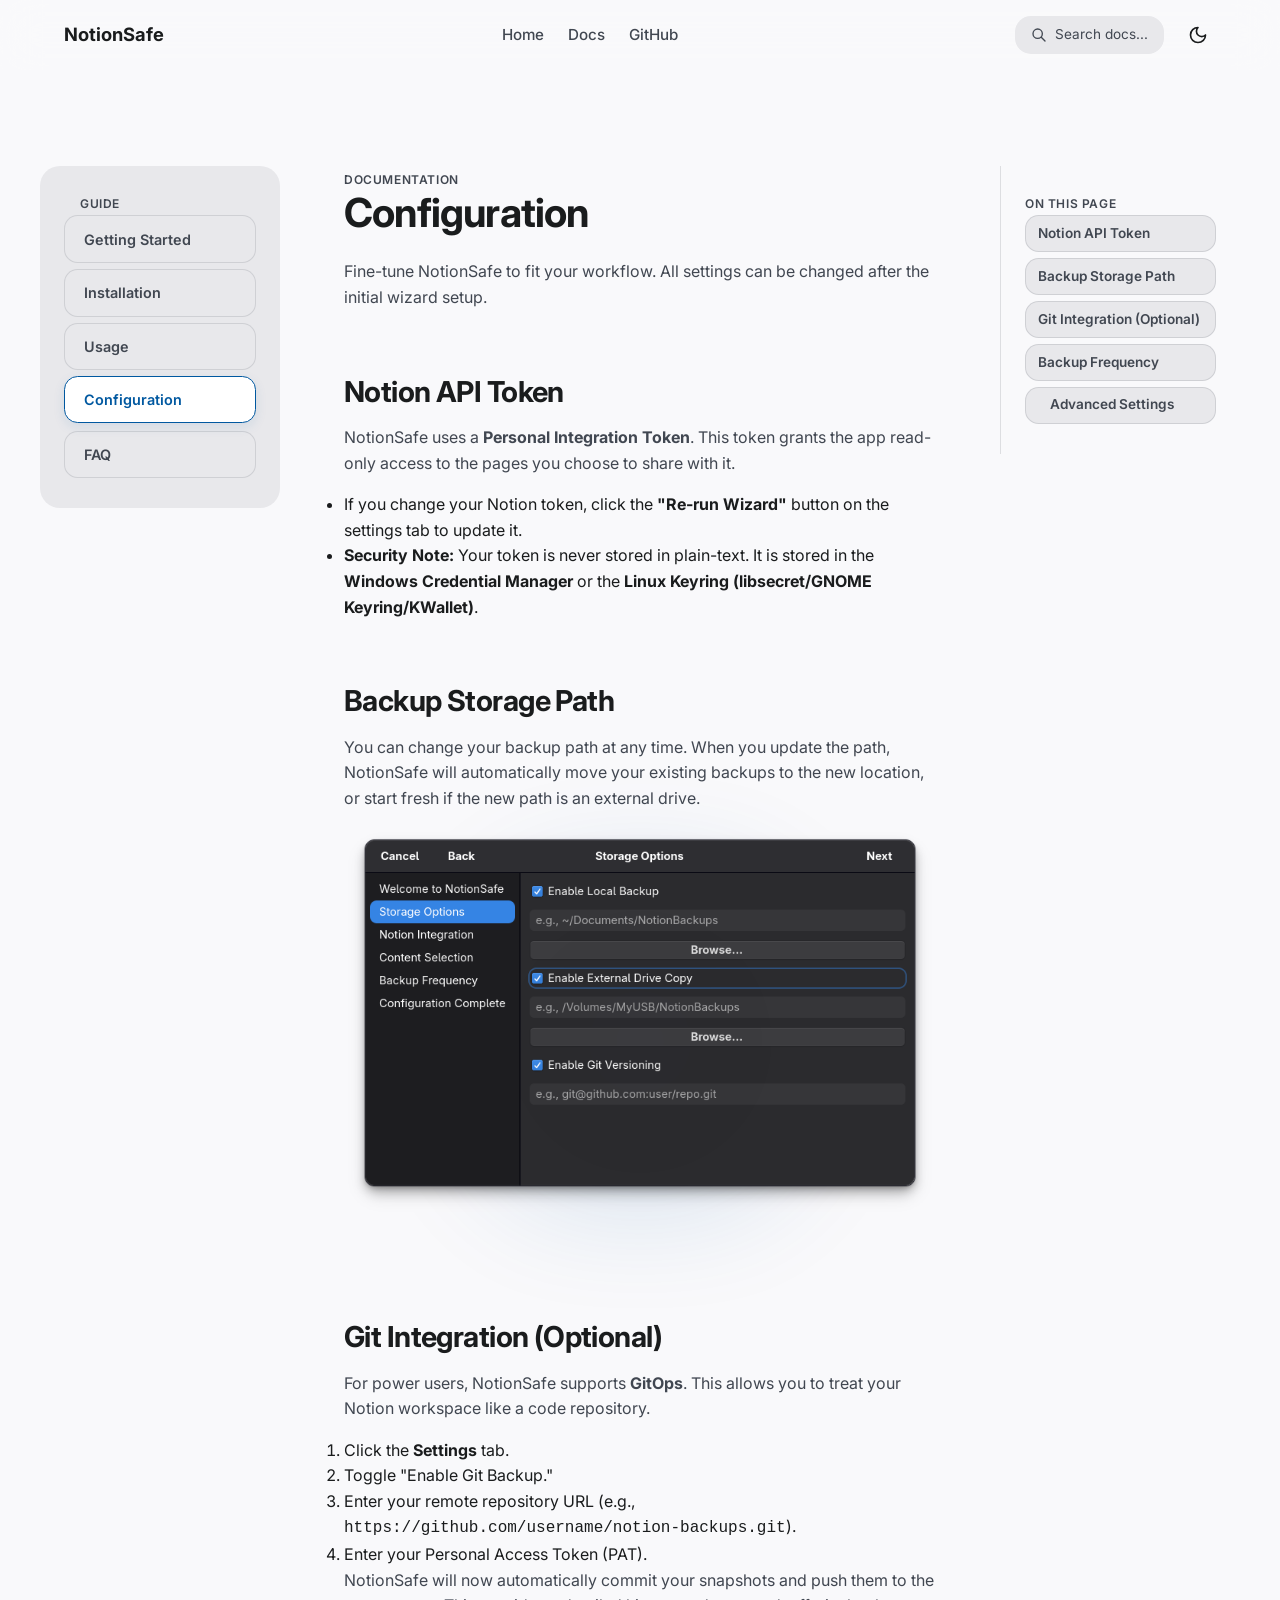
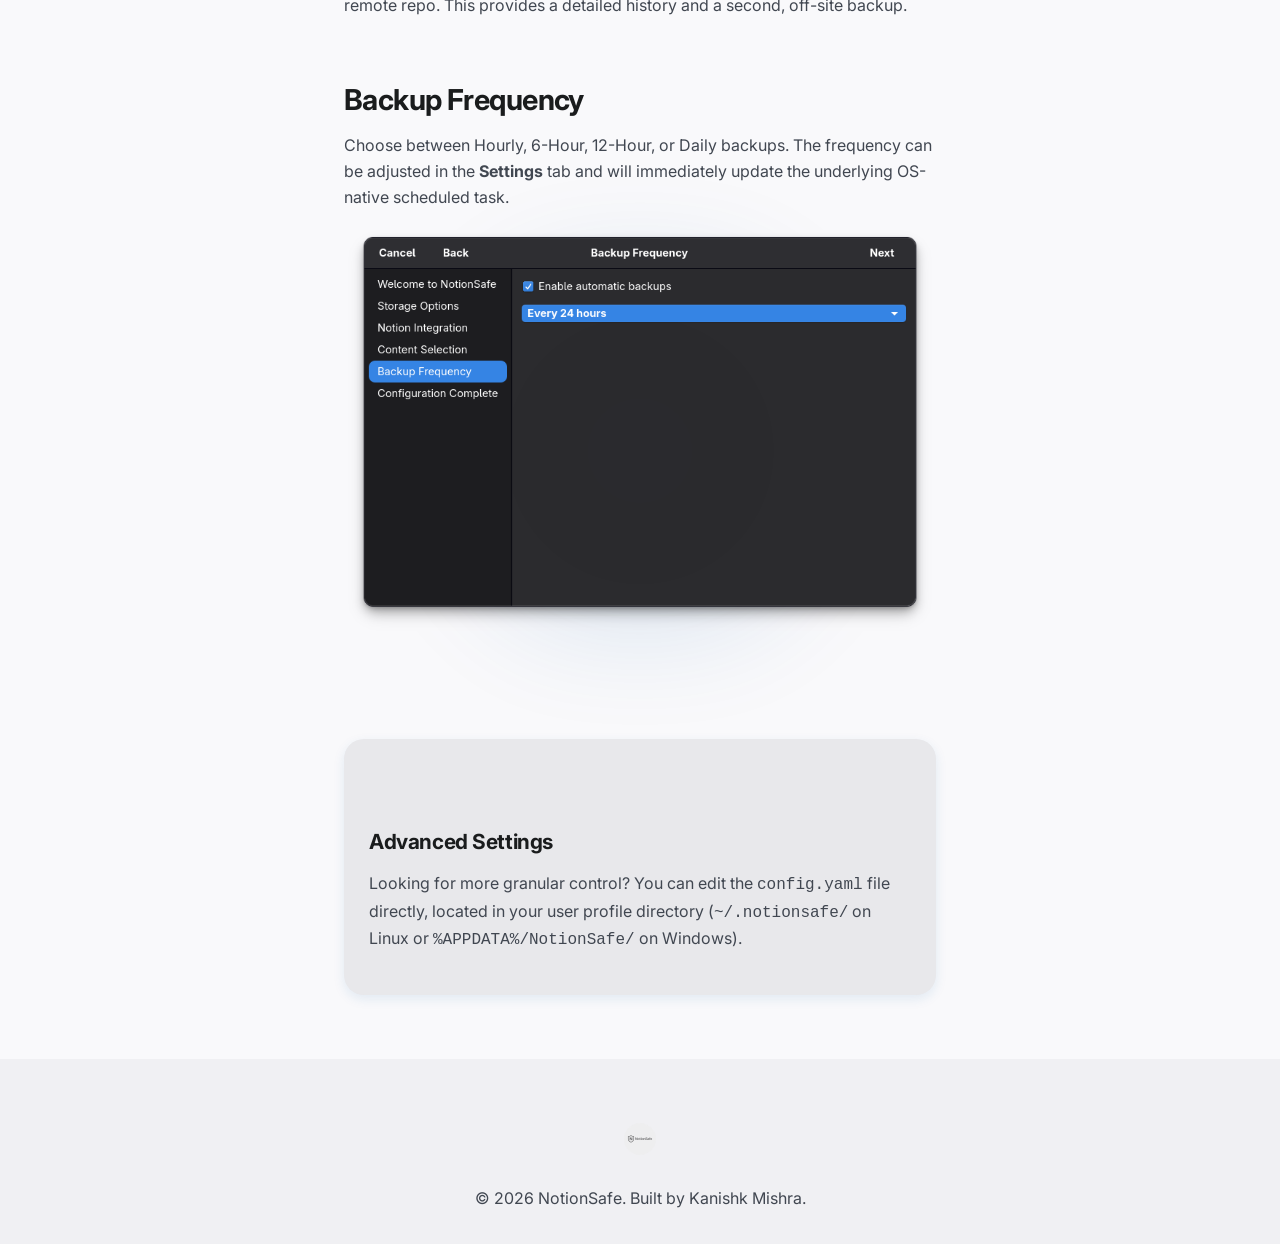
==== site/docs/configuration.html @ 3ec5c964 "Added a site/ for Landing page" ====
<!DOCTYPE html>
<html lang="en">
<head>
    <meta charset="UTF-8">
    <meta name="viewport" content="width=device-width, initial-scale=1.0">
    <title>Configuration | NotionSafe Docs</title>
    <link rel="icon" type="image/png" href="../assets/logo_round.png" class="favicon">
    <script>
      (function() {
        const theme = localStorage.getItem('theme') || 'light';
        if (theme === 'dark') {
          document.documentElement.classList.add('dark-theme');
        }
      })();
    </script>
    <link rel="stylesheet" href="../css/style.css">
    <link rel="preconnect" href="https://fonts.googleapis.com">
    <link rel="preconnect" href="https://fonts.gstatic.com" crossorigin>
    <link href="https://fonts.googleapis.com/css2?family=Inter:wght@400;500;600;700&family=JetBrains+Mono&display=swap" rel="stylesheet">
</head>
<body>
    <header>
        <div class="container">
            <nav>
                <a href="../index.html" class="logo">
                    <span>NotionSafe</span>
                </a>
                <ul class="nav-links">
                    <li><a href="../index.html">Home</a></li>
                    <li><a href="getting-started.html">Docs</a></li>
                    <li><a href="https://github.com/kanishkmishra/notionsafe">GitHub</a></li>
                </ul>
                <div style="display: flex; align-items: center; gap: var(--space-3);">
                    <div id="search-btn" class="search-trigger">
                        <svg fill="none" stroke="currentColor" viewBox="0 0 24 24" xmlns="http://www.w3.org/2000/svg"><path stroke-linecap="round" stroke-linejoin="round" stroke-width="2" d="M21 21l-6-6m2-5a7 7 0 11-14 0 7 7 0 0114 0z"></path></svg>
                        <span>Search docs...</span>
                    </div>
                    <button id="theme-toggle" class="theme-toggle" aria-label="Toggle Theme">
                        <!-- Icon will be inserted by JS -->
                    </button>
                </div>
            </nav>
        </div>
    </header>

    <div id="search-modal" class="search-modal">
        <div class="search-modal-content">
            <div class="search-modal-header">
                <svg class="search-icon" style="position: static; transform: none; width: 20px; height: 20px;" fill="none" stroke="currentColor" viewBox="0 0 24 24" xmlns="http://www.w3.org/2000/svg"><path stroke-linecap="round" stroke-linejoin="round" stroke-width="2" d="M21 21l-6-6m2-5a7 7 0 11-14 0 7 7 0 0114 0z"></path></svg>
                <input type="text" id="global-search" class="search-modal-input" placeholder="Search NotionSafe documentation...">
            </div>
            <div id="global-search-results" class="search-modal-results"></div>
        </div>
    </div>

    <main class="container" style="padding: var(--space-8) 0;">
        <div class="docs-container">
            <aside class="docs-sidebar">
                <span class="label-md" style="padding-left: var(--space-3);">Guide</span>
                <ul>
                    <li><a href="getting-started.html">Getting Started</a></li>
                    <li><a href="installation.html">Installation</a></li>
                    <li><a href="usage.html">Usage</a></li>
                    <li><a href="configuration.html" class="active">Configuration</a></li>
                    <li><a href="faq.html">FAQ</a></li>
                </ul>
            </aside>

            <article class="docs-content">
                <span class="label-md">Documentation</span>
                <h1>Configuration</h1>
                <p>Fine-tune NotionSafe to fit your workflow. All settings can be changed after the initial wizard setup.</p>

                <h2>Notion API Token</h2>
                <p>NotionSafe uses a <b>Personal Integration Token</b>. This token grants the app read-only access to the pages you choose to share with it.</p>
                <ul>
                    <li>If you change your Notion token, click the <b>"Re-run Wizard"</b> button on the settings tab to update it.</li>
                    <li><b>Security Note:</b> Your token is never stored in plain-text. It is stored in the <b>Windows Credential Manager</b> or the <b>Linux Keyring (libsecret/GNOME Keyring/KWallet)</b>.</li>
                </ul>

                <h2>Backup Storage Path</h2>
                <p>You can change your backup path at any time. When you update the path, NotionSafe will automatically move your existing backups to the new location, or start fresh if the new path is an external drive.</p>
                <div class="halo-effect">
                    <img src="../assets/linux_config_wizard_storage_options.png" alt="Storage Settings" style="width: 100%; border-radius: 1rem; margin-bottom: var(--space-5);">
                </div>

                <h2>Git Integration (Optional)</h2>
                <p>For power users, NotionSafe supports <b>GitOps</b>. This allows you to treat your Notion workspace like a code repository.</p>
                <ol>
                    <li>Click the <b>Settings</b> tab.</li>
                    <li>Toggle "Enable Git Backup."</li>
                    <li>Enter your remote repository URL (e.g., <code>https://github.com/username/notion-backups.git</code>).</li>
                    <li>Enter your Personal Access Token (PAT).</li>
                </ol>
                <p>NotionSafe will now automatically commit your snapshots and push them to the remote repo. This provides a detailed history and a second, off-site backup.</p>

                <h2>Backup Frequency</h2>
                <p>Choose between Hourly, 6-Hour, 12-Hour, or Daily backups. The frequency can be adjusted in the <b>Settings</b> tab and will immediately update the underlying OS-native scheduled task.</p>
                <div class="halo-effect">
                    <img src="../assets/linux_config_wizard_backup_frequency.png" alt="Frequency Settings" style="width: 100%; border-radius: 1rem; margin-bottom: var(--space-5);">
                </div>

                <div class="card" style="margin-top: var(--space-8);">
                    <h3>Advanced Settings</h3>
                    <p>Looking for more granular control? You can edit the <code>config.yaml</code> file directly, located in your user profile directory (<code>~/.notionsafe/</code> on Linux or <code>%APPDATA%/NotionSafe/</code> on Windows).</p>
                </div>
            </article>

            <aside class="docs-nav">
                <span class="label-md">On this page</span>
                <ul id="on-this-page">
                    <!-- Dynamically populated -->
                </ul>
            </aside>
        </div>
    </main>

    <footer>
        <div class="container">
            <div style="margin-bottom: var(--space-4);">
                <img src="../assets/logo.png" alt="NotionSafe Logo" style="height: 32px; opacity: 0.6; filter: grayscale(1);">
            </div>
            <p>&copy; 2026 NotionSafe. Built by Kanishk Mishra.</p>
        </div>
    </footer>

    <script src="../js/main.js"></script>
</body>
</html>
---- site/css/style.css ----
/* 
  NotionSafe: The Digital Vault Design System
  Core Philosophy: Architectural, Secure, and Quiet.
*/

:root {
  /* Light Mode Palette */
  --surface: #f9f9fb;
  --surface-container-low: #f0f0f3;
  --surface-container-lowest: #ffffff;
  --surface-container-high: #e8e8eb;
  --surface-container-highest: #e0e0e4;
  --surface-bright: #ffffff;
  --on-surface: #1a1c1d;
  --on-surface-variant: #414751;
  --primary: #0058a0;
  --primary-container: #004178;
  --on-primary: #ffffff;
  --outline-variant: rgba(65, 71, 81, 0.15);
  --shadow-tint: rgba(20, 96, 168, 0.1);
  
  /* Spacing Scale */
  --space-1: 0.25rem;
  --space-2: 0.5rem;
  --space-3: 1rem;
  --space-4: 1.5rem;
  --space-5: 2rem;
  --space-8: 4rem;
  
  /* Transitions */
  --transition-fast: 0.2s cubic-bezier(0.4, 0, 0.2, 1);
  --transition-slow: 0.4s cubic-bezier(0.4, 0, 0.2, 1);
}

.dark-theme {
  /* Dark Mode Palette - Obsidian & Slate */
  --surface: #0e1011;
  --surface-container-low: #161819;
  --surface-container-lowest: #1d1f21;
  --surface-container-high: #252729;
  --surface-container-highest: #2f3132;
  --surface-bright: #36393b;
  --on-surface: #e2e2e6;
  --on-surface-variant: #a1a3ab;
  --primary: #7eb6ff;
  --primary-container: #004178;
  --on-primary: #00325b;
  --outline-variant: rgba(196, 198, 207, 0.15);
  --shadow-tint: rgba(0, 0, 0, 0.4);
}

/* Reset & Base */
*, *::before, *::after {
  box-sizing: border-box;
  margin: 0;
  padding: 0;
}

html {
  font-family: 'Inter', -apple-system, BlinkMacSystemFont, "Segoe UI", Roboto, Helvetica, Arial, sans-serif;
  scroll-behavior: smooth;
  -webkit-font-smoothing: antialiased;
  -moz-osx-font-smoothing: grayscale;
  font-size: 16px;
}

/* Prevent flash by applying theme background immediately */
html.dark-theme {
  background-color: #0e1011;
}

body {
  background-color: var(--surface);
  color: var(--on-surface);
  line-height: 1.6;
  transition: background-color var(--transition-slow), color var(--transition-slow);
  font-size: 1rem;
}

a {
  color: var(--primary);
  text-decoration: none;
  transition: color var(--transition-fast);
}

a:hover {
  text-decoration: none;
}

/* Typography */
h1, h2, h3, h4 {
  color: var(--on-surface);
  letter-spacing: -0.02em;
  font-weight: 700;
  scroll-margin-top: 100px;
}

h1 { font-size: 2.5rem; line-height: 1.1; margin-bottom: var(--space-4); }
h2 { font-size: 1.8rem; line-height: 1.2; margin-bottom: var(--space-3); }
h3 { font-size: 1.3rem; line-height: 1.3; }

p {
  color: var(--on-surface-variant);
  font-size: 1rem;
  margin-bottom: var(--space-3);
}

.label-md {
  font-size: 0.75rem;
  font-weight: 600;
  text-transform: uppercase;
  letter-spacing: 0.05em;
  color: var(--on-surface-variant);
  margin-bottom: var(--space-2);
}

/* Layout Elements */
.container {
  max-width: 1200px;
  margin: 0 auto;
  padding: 0 var(--space-4);
}

section {
  padding: var(--space-8) 0;
}

.section-alt {
  background-color: var(--surface-container-low);
}

body:not(.dark-theme) .section-alt {
    background-color: var(--surface-container-high);
}

/* Header & Nav */
header {
  position: sticky;
  top: 0;
  z-index: 100;
  background-color: rgba(249, 249, 251, 0.85);
  backdrop-filter: blur(20px);
  -webkit-backdrop-filter: blur(20px);
  padding: var(--space-3) 0;
}

.dark-theme header {
  background-color: rgba(14, 16, 17, 0.85);
}

nav {
  display: flex;
  justify-content: space-between;
  align-items: center;
}

.logo {
  display: flex;
  align-items: center;
  gap: var(--space-2);
  font-weight: 700;
  font-size: 1.15rem;
  text-decoration: none;
  color: var(--on-surface);
}

.logo img, .favicon, img[src*="logo.png"], img[src*="logo_round.png"] {
  border-radius: 50%;
}

#footer-logo, footer img {
    border-radius: 50%;
}

.nav-links {
  display: flex;
  gap: var(--space-4);
  list-style: none !important;
  margin: 0 !important;
  padding: 0 !important;
}

.nav-links li {
    list-style: none !important;
}

.nav-links a {
  text-decoration: none;
  color: var(--on-surface-variant);
  font-weight: 500;
  font-size: 0.95rem;
  transition: color var(--transition-fast);
}

.nav-links a:hover {
  color: var(--primary);
}

/* Theme Toggle Fix */
.theme-toggle {
  background: none;
  border: none;
  cursor: pointer;
  color: var(--on-surface);
  display: flex;
  align-items: center;
  justify-content: center;
  padding: var(--space-2);
  border-radius: 50%;
  transition: background-color var(--transition-fast);
  width: 36px;
  height: 36px;
  flex-shrink: 0;
}

.theme-toggle svg {
  width: 20px;
  height: 20px;
  stroke-width: 2;
  display: block;
}

.theme-toggle:hover {
  background-color: var(--surface-container-high);
}

/* Search Modal / Trigger */
.search-trigger {
    display: flex;
    align-items: center;
    gap: var(--space-2);
    padding: 0.5rem 1rem;
    background-color: var(--surface-container-high);
    border-radius: 1rem;
    color: var(--on-surface-variant);
    cursor: pointer;
    font-size: 0.85rem;
    transition: all var(--transition-fast);
}

.dark-theme .search-trigger {
    background-color: var(--surface-container-highest);
}

.search-trigger:hover {
    background-color: var(--surface-container-highest);
    color: var(--on-surface);
}

.search-trigger svg {
    width: 16px;
    height: 16px;
}

.search-modal {
    position: fixed;
    top: 0;
    left: 0;
    right: 0;
    bottom: 0;
    background-color: rgba(0, 0, 0, 0.5);
    backdrop-filter: blur(8px);
    z-index: 1000;
    display: none;
    align-items: flex-start;
    justify-content: center;
    padding-top: 10vh;
}

.search-modal-content {
    width: 90%;
    max-width: 600px;
    background-color: var(--surface-container-lowest);
    border-radius: 1.5rem;
    box-shadow: 0 20px 60px rgba(0,0,0,0.3);
    overflow: hidden;
    position: relative;
    border: 1px solid var(--outline-variant);
}

.search-modal-header {
    padding: var(--space-4);
    border-bottom: 1px solid var(--outline-variant);
    display: flex;
    align-items: center;
    gap: var(--space-3);
}

.search-modal-input {
    flex: 1;
    border: none;
    background: none;
    font-size: 1.1rem;
    color: var(--on-surface);
    outline: none;
}

.search-modal-results {
    max-height: 60vh;
    overflow-y: auto;
    padding: var(--space-2);
}

/* Buttons */
.btn {
  display: inline-flex;
  align-items: center;
  justify-content: center;
  padding: 0.6rem 1.25rem;
  border-radius: 1.5rem;
  font-weight: 600;
  font-size: 0.9rem;
  text-decoration: none;
  transition: all var(--transition-fast);
  cursor: pointer;
  border: none;
}

.btn-primary {
  background: linear-gradient(135deg, var(--primary), var(--primary-container));
  color: var(--on-primary);
  box-shadow: 0 4px 12px var(--shadow-tint);
}

.btn-primary:hover {
  transform: translateY(-2px);
  box-shadow: 0 8px 24px var(--shadow-tint);
}

.btn-secondary {
  background-color: var(--surface-container-high);
  color: var(--on-surface);
}

/* Cards */
.card {
  background-color: var(--surface-container-high);
  padding: var(--space-4);
  border-radius: 1.25rem;
  transition: all var(--transition-fast);
  box-shadow: 0 4px 12px var(--shadow-tint);
  border: 1px solid transparent;
  display: flex;
  flex-direction: column;
}

.dark-theme .card {
  background-color: var(--surface-container-low);
}

.card:hover {
  transform: none;
  border-color: var(--primary);
  box-shadow: 0 8px 30px var(--shadow-tint);
}

/* Grid for Features */
.grid {
  display: grid;
  grid-template-columns: repeat(auto-fit, minmax(300px, 1fr));
  gap: var(--space-4);
}

@media (min-width: 900px) {
    .grid {
        grid-template-columns: repeat(3, 1fr);
    }
}

/* Hero Section */
.hero {
  text-align: center;
  padding-top: var(--space-8);
}

.hero-visual {
    margin-top: 4rem;
    display: flex;
    gap: var(--space-5);
    background: none;
    box-shadow: none;
    overflow: visible;
    align-items: flex-start;
    justify-content: center;
}

.hero-visual-container {
    flex: 1;
    overflow: hidden;
    position: relative;
    display: flex;
    align-items: center;
    justify-content: center;
}

/* Halo / Glow Effect */
.halo-effect {
    position: relative;
    z-index: 1;
}

.halo-effect::after {
    content: '';
    position: absolute;
    top: 50%;
    left: 50%;
    transform: translate(-50%, -50%);
    width: 100%;
    height: 100%;
    background: radial-gradient(circle, var(--primary) 0%, transparent 70%);
    opacity: 0.2;
    filter: blur(40px);
    z-index: -1;
    pointer-events: none;
}

.dark-theme .halo-effect::after {
    opacity: 0.35;
    filter: blur(60px);
}

/* How It Works (Steps) */
.steps {
  display: flex;
  flex-direction: column;
  gap: var(--space-8);
}

.step {
  display: grid;
  grid-template-columns: 1fr 1fr;
  align-items: center;
  gap: var(--space-8);
}

/* More robust alternating */
.step:nth-child(even) {
    direction: rtl;
}

.step:nth-child(even) .step-content {
    direction: ltr;
}

.step:nth-child(even) .step-image {
    direction: ltr;
}

.step-image {
  overflow: visible;
  background-color: transparent;
  display: flex;
  justify-content: center;
}

.step-image img {
    max-width: 100%;
    height: auto;
    border-radius: 1rem;
}

/* Creator Section */
.creator {
  display: flex;
  align-items: center;
  gap: var(--space-5);
  max-width: 800px;
  margin: 0 auto;
}

.creator-img {
  width: 120px !important;
  height: 120px !important;
  border-radius: 50%;
  background-color: var(--surface-container-high);
  flex-shrink: 0;
  overflow: hidden;
  display: flex;
  align-items: center;
  justify-content: center;
  border: 4px solid var(--surface-container-lowest);
  box-shadow: 0 8px 24px var(--shadow-tint);
}

.creator-img img {
  width: 100%;
  height: 100%;
  object-fit: cover;
}

/* Footer */
footer {
  padding: var(--space-8) 0 var(--space-4);
  background-color: var(--surface-container-low);
  text-align: center;
}

/* Docs Layout - 3 Column */
.docs-container {
    display: grid;
    grid-template-columns: 240px 1fr 240px;
    gap: var(--space-8);
    align-items: start;
    padding-top: var(--space-5);
}

.docs-sidebar {
    position: sticky;
    top: 100px;
    padding: var(--space-4);
    background-color: var(--surface-container-high);
    border-radius: 1.25rem;
}

/* List Style Reset for Navigators */
.docs-sidebar ul, .docs-nav ul {
    list-style: none !important;
    padding: 0 !important;
    margin: 0 !important;
}

.docs-sidebar li, .docs-nav li {
    list-style: none !important;
}

.dark-theme .docs-sidebar {
    background-color: var(--surface-container-low);
}

/* Button-styled Links for Wiki Navigators */
.docs-sidebar a, .docs-nav a {
    text-decoration: none;
    color: var(--on-surface-variant);
    font-weight: 600;
    font-size: 0.9rem;
    display: block;
    padding: 0.7rem 1.2rem;
    border-radius: 0.85rem;
    transition: all var(--transition-fast);
    margin-bottom: 0.4rem;
    border: 1px solid var(--outline-variant);
    background-color: var(--surface-container-high);
}

.dark-theme .docs-sidebar a, .dark-theme .docs-nav a {
    background-color: var(--surface-container-high);
    border-color: rgba(255,255,255,0.05);
}

.docs-sidebar a:hover, .docs-sidebar a.active, .docs-nav a:hover, .docs-nav a.active {
    background-color: var(--surface-container-lowest);
    color: var(--primary);
    border-color: var(--primary);
    box-shadow: 0 4px 12px var(--shadow-tint);
    transform: translateY(-1px);
}

.dark-theme .docs-sidebar a:hover, .dark-theme .docs-sidebar a.active, 
.dark-theme .docs-nav a:hover, .dark-theme .docs-nav a.active {
    background-color: var(--surface-container-highest);
    border-color: var(--primary);
}

/* On This Page Navigator */
.docs-nav {
    position: sticky;
    top: 100px;
    padding: var(--space-4);
    border-left: 1px solid var(--outline-variant);
}

.docs-nav a {
    font-size: 0.85rem;
    padding: 0.4rem 0.75rem;
}

.docs-nav a.active {
    background-color: var(--surface-container-lowest);
    color: var(--primary);
}

.docs-content h2, .docs-content h3 {
    margin-top: var(--space-8);
    margin-bottom: var(--space-3);
}

/* Search Modal Results Styling */
.search-result-item {
    padding: 1rem;
    cursor: pointer;
    border-radius: 1rem;
    transition: background-color var(--transition-fast);
    margin-bottom: 0.5rem;
}

.search-result-item:hover {
    background-color: var(--surface-container-low);
}

.search-result-title {
    font-weight: 700;
    font-size: 1rem;
    color: var(--primary);
    display: block;
    margin-bottom: 0.25rem;
}

.search-result-page {
    font-size: 0.75rem;
    text-transform: uppercase;
    letter-spacing: 0.05em;
    color: var(--on-surface-variant);
    display: block;
    margin-bottom: 0.5rem;
}

.search-result-snippet {
    font-size: 0.85rem;
    color: var(--on-surface);
}

@media (max-width: 1100px) {
    .docs-container {
        grid-template-columns: 240px 1fr;
    }
    .docs-nav {
        display: none;
    }
}

@media (max-width: 900px) {
    .docs-container {
        grid-template-columns: 1fr;
    }
    .docs-sidebar {
        position: static;
        margin-bottom: var(--space-5);
    }
}
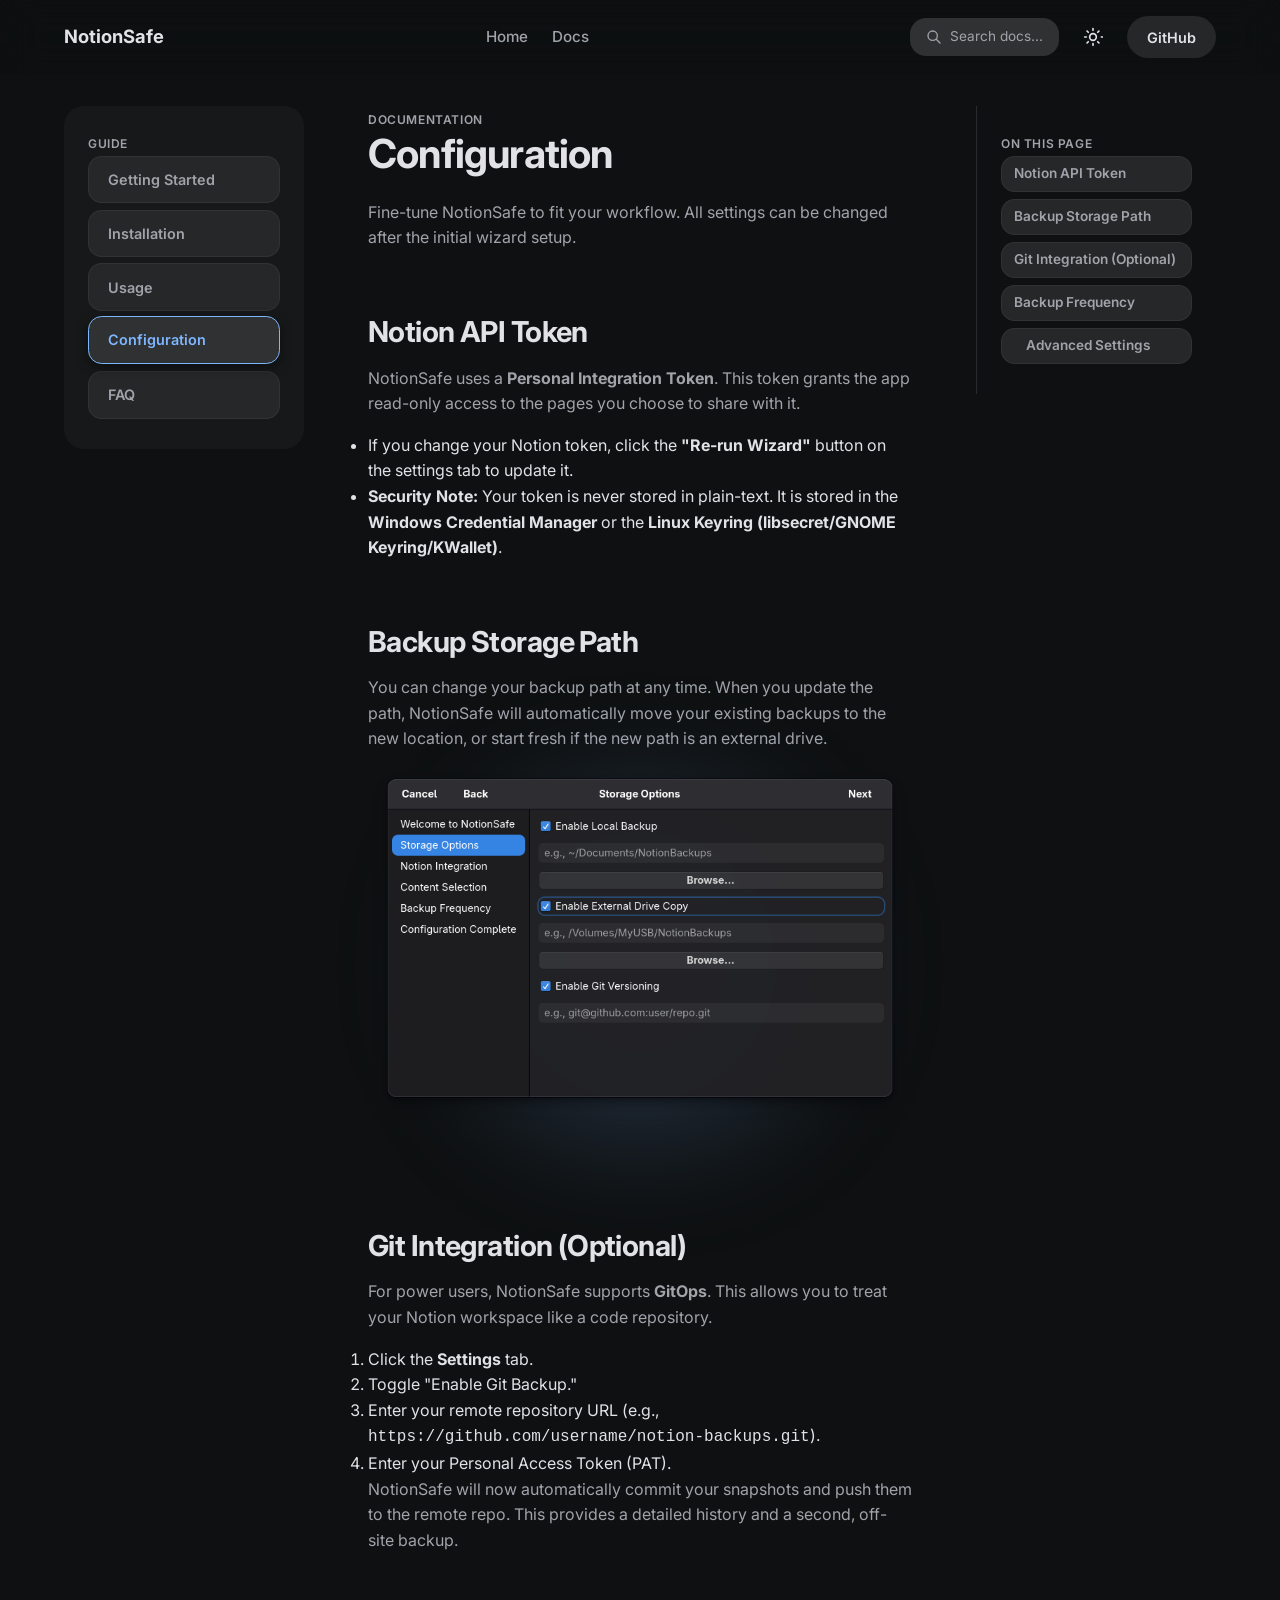
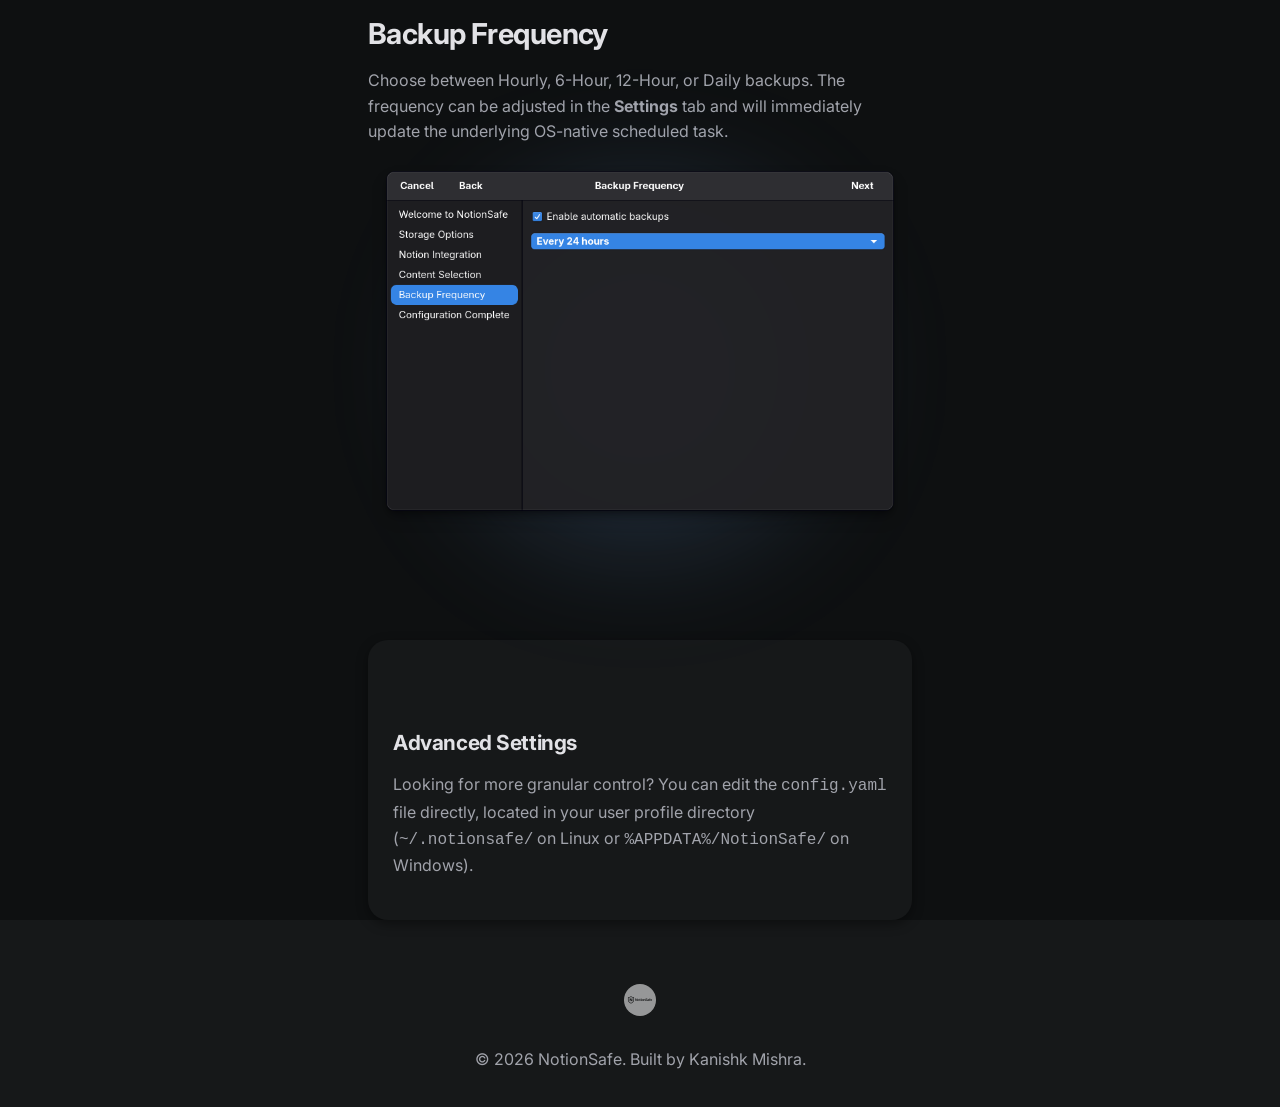
==== commit b25c2b57: "style: default to dark theme and make docs responsive" ====
--- a/site/docs/configuration.html
+++ b/site/docs/configuration.html
@@ -7,9 +7,11 @@
     <link rel="icon" type="image/png" href="../assets/logo_round.png" class="favicon">
     <script>
       (function() {
-        const theme = localStorage.getItem('theme') || 'light';
+        const theme = localStorage.getItem('theme') || 'dark';
         if (theme === 'dark') {
           document.documentElement.classList.add('dark-theme');
+        } else {
+          document.documentElement.classList.remove('dark-theme');
         }
       })();
     </script>
@@ -25,18 +27,21 @@
                 <a href="../index.html" class="logo">
                     <span>NotionSafe</span>
                 </a>
-                <ul class="nav-links">
+                <ul class="nav-links" id="nav-links">
                     <li><a href="../index.html">Home</a></li>
                     <li><a href="getting-started.html">Docs</a></li>
-                    <li><a href="https://github.com/kanishkmishra/notionsafe">GitHub</a></li>
                 </ul>
-                <div style="display: flex; align-items: center; gap: var(--space-3);">
+                <div class="flex-group">
                     <div id="search-btn" class="search-trigger">
                         <svg fill="none" stroke="currentColor" viewBox="0 0 24 24" xmlns="http://www.w3.org/2000/svg"><path stroke-linecap="round" stroke-linejoin="round" stroke-width="2" d="M21 21l-6-6m2-5a7 7 0 11-14 0 7 7 0 0114 0z"></path></svg>
                         <span>Search docs...</span>
                     </div>
                     <button id="theme-toggle" class="theme-toggle" aria-label="Toggle Theme">
                         <!-- Icon will be inserted by JS -->
+                    </button>
+                    <a href="https://github.com/KanishkMishra143/NotionSafe" class="btn btn-secondary hide-mobile">GitHub</a>
+                    <button id="mobile-menu-toggle" class="theme-toggle mobile-only" aria-label="Toggle Menu">
+                        <svg xmlns="http://www.w3.org/2000/svg" width="24" height="24" viewBox="0 0 24 24" fill="none" stroke="currentColor" stroke-width="2" stroke-linecap="round" stroke-linejoin="round" class="lucide lucide-menu"><line x1="4" x2="20" y1="12" y2="12"/><line x1="4" x2="20" y1="6" y2="6"/><line x1="4" x2="20" y1="18" y2="18"/></svg>
                     </button>
                 </div>
             </nav>
@@ -53,10 +58,10 @@
         </div>
     </div>
 
-    <main class="container" style="padding: var(--space-8) 0;">
+    <main class="container">
         <div class="docs-container">
             <aside class="docs-sidebar">
-                <span class="label-md" style="padding-left: var(--space-3);">Guide</span>
+                <span class="label-md">Guide</span>
                 <ul>
                     <li><a href="getting-started.html">Getting Started</a></li>
                     <li><a href="installation.html">Installation</a></li>
--- a/site/css/style.css
+++ b/site/css/style.css
@@ -357,7 +357,7 @@
 /* Grid for Features */
 .grid {
   display: grid;
-  grid-template-columns: repeat(auto-fit, minmax(300px, 1fr));
+  grid-template-columns: repeat(auto-fit, minmax(280px, 1fr));
   gap: var(--space-4);
 }
 
@@ -371,6 +371,11 @@
 .hero {
   text-align: center;
   padding-top: var(--space-8);
+}
+
+.hero-content {
+    max-width: 800px;
+    margin: 0 auto;
 }
 
 .hero-visual {
@@ -391,6 +396,18 @@
     display: flex;
     align-items: center;
     justify-content: center;
+}
+
+.hero-visual img {
+    width: 100%;
+    height: auto;
+    box-shadow: 0 20px 60px var(--shadow-tint);
+    display: block;
+}
+
+.hero-visual .halo-effect {
+    flex: 1;
+    max-width: 550px;
 }
 
 /* Halo / Glow Effect */
@@ -495,6 +512,14 @@
   text-align: center;
 }
 
+.footer-links {
+    display: flex;
+    justify-content: center;
+    gap: var(--space-4);
+    margin-bottom: var(--space-4);
+    flex-wrap: wrap;
+}
+
 /* Docs Layout - 3 Column */
 .docs-container {
     display: grid;
@@ -593,10 +618,6 @@
     margin-bottom: 0.5rem;
 }
 
-.search-result-item:hover {
-    background-color: var(--surface-container-low);
-}
-
 .search-result-title {
     font-weight: 700;
     font-size: 1rem;
@@ -619,6 +640,22 @@
     color: var(--on-surface);
 }
 
+/* Helper Classes for Responsive Layouts */
+.flex-group {
+    display: flex;
+    align-items: center;
+    gap: var(--space-3);
+}
+
+.flex-center {
+    justify-content: center;
+}
+
+.mobile-only {
+    display: none;
+}
+
+/* Responsive Media Queries */
 @media (max-width: 1100px) {
     .docs-container {
         grid-template-columns: 240px 1fr;
@@ -629,6 +666,15 @@
 }
 
 @media (max-width: 900px) {
+    .hero-visual {
+        flex-direction: column;
+        align-items: center;
+    }
+    
+    .hero-visual .halo-effect {
+        max-width: 100%;
+    }
+
     .docs-container {
         grid-template-columns: 1fr;
     }
@@ -637,3 +683,81 @@
         margin-bottom: var(--space-5);
     }
 }
+
+@media (max-width: 768px) {
+    :root {
+        --space-8: 3rem;
+    }
+
+    h1 { font-size: 2rem; }
+    h2 { font-size: 1.5rem; }
+    
+    section {
+        padding: var(--space-5) 0;
+    }
+
+    .mobile-only {
+        display: flex;
+    }
+
+    .hide-mobile {
+        display: none !important;
+    }
+
+    .nav-links {
+        display: none;
+        position: absolute;
+        top: 100%;
+        left: 0;
+        right: 0;
+        background-color: var(--surface-container-lowest);
+        flex-direction: column;
+        padding: var(--space-4) !important;
+        gap: var(--space-3);
+        border-bottom: 1px solid var(--outline-variant);
+        box-shadow: 0 10px 20px rgba(0,0,0,0.1);
+        z-index: 100;
+    }
+
+    .nav-links.active {
+        display: flex;
+    }
+
+    .step {
+        grid-template-columns: 1fr;
+        gap: var(--space-4);
+        text-align: center;
+    }
+
+    .step:nth-child(even) {
+        direction: ltr;
+    }
+
+    .creator {
+        flex-direction: column;
+        text-align: center;
+    }
+
+    .hero-content h1 {
+        margin-bottom: var(--space-3);
+    }
+
+    .flex-center-mobile {
+        justify-content: center;
+    }
+}
+
+@media (max-width: 480px) {
+    .flex-group {
+        flex-direction: column;
+        width: 100%;
+    }
+
+    .flex-group .btn {
+        width: 100%;
+    }
+
+    .hero-visual {
+        margin-top: 2rem;
+    }
+}
